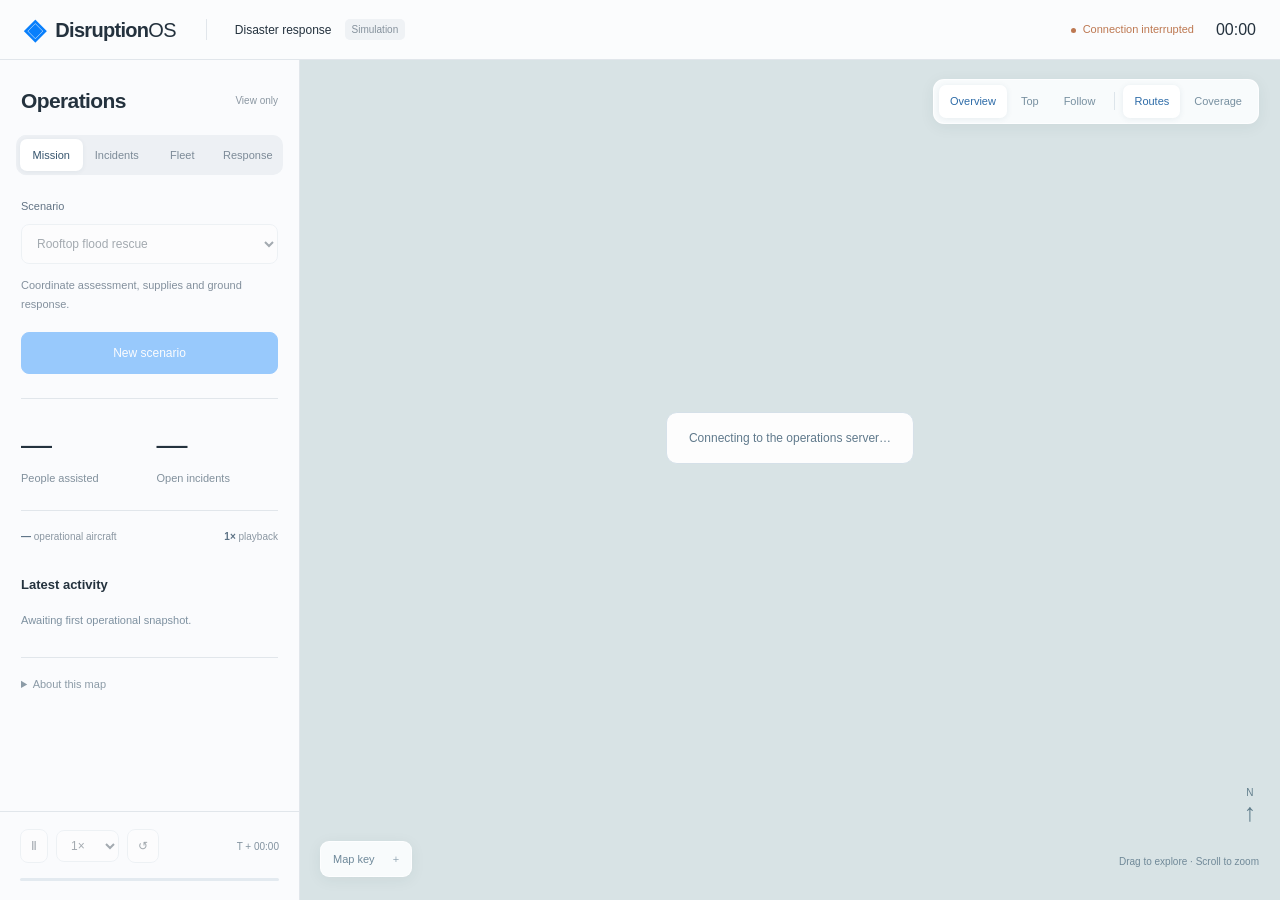
==== web/operations.html @ 71b80c67 "Add Pune flood operations simulator, WebSocket server, DisruptionOps contract, share script Operatio" ====
<!doctype html>
<html lang="en"><head><meta charset="utf-8"><meta name="viewport" content="width=device-width,initial-scale=1"><link rel="icon" href="data:,"><title>DisruptionOS · Disaster Operations</title><link rel="stylesheet" href="/web/operations.css"><script type="importmap">{"imports":{"three":"/web/vendor/three.module.js","three/addons/":"/web/vendor/"}}</script></head><body>
<header><div class="brand"><span class="brand-symbol">◈</span>Disruption<span class="brand-light">OS</span></div><div class="mission-title"><strong id="mission-title">Disaster response</strong><span class="sim-label">Simulation</span></div><div class="header-status"><span id="connection" class="status offline">Connecting</span><time id="mission-time">00:00</time></div></header>
<main><aside class="sidebar"><div class="sidebar-heading"><h1>Operations</h1><span id="operator-role">View only</span></div><nav class="sidebar-tabs" aria-label="Operations sections" role="tablist"><button id="tab-mission" data-tab="mission" role="tab" aria-controls="panel-mission" aria-selected="true" class="active">Mission</button><button id="tab-incidents" data-tab="incidents" role="tab" aria-controls="panel-incidents" aria-selected="false">Incidents</button><button id="tab-fleet" data-tab="fleet" role="tab" aria-controls="panel-fleet" aria-selected="false">Fleet</button><button id="tab-response" data-tab="response" role="tab" aria-controls="panel-response" aria-selected="false">Response</button></nav>
<div class="sidebar-content"><section id="panel-mission" class="tab-panel" role="tabpanel" aria-labelledby="tab-mission"><label class="field-label" for="scenario-select">Scenario</label><select id="scenario-select" data-control><option value="rooftop_flood">Rooftop flood rescue</option><option value="medical_supply">Critical medical supply</option><option value="blocked_bridge">Bridge evacuation</option></select><p id="scenario-description" class="muted">Coordinate assessment, supplies and ground response.</p><button id="randomize" class="primary" data-control>New scenario</button><div class="metrics"><div><strong id="metric-people">—</strong><span>People assisted</span></div><div><strong id="metric-incidents">—</strong><span>Open incidents</span></div></div><div class="mission-metrics"><span><b id="header-active">—</b> operational aircraft</span><span><b id="header-speed">1×</b> playback</span></div><div class="section-title"><h2>Latest activity</h2></div><div id="event-log">Awaiting first operational snapshot.</div><details class="map-info"><summary>About this map</summary><p>18.6526632° N · 73.7624378° E</p><p id="map-source">Waiting for district geometry</p><p>Geographic reference near Pune. Simulated flood conditions and response facilities.</p></details></section>
<section id="panel-incidents" class="tab-panel" role="tabpanel" aria-labelledby="tab-incidents" hidden><div class="section-title"><h2>Incident queue</h2><span id="incident-count" class="counter">0</span></div><div id="incident-list"><p class="muted">Waiting for exercise telemetry.</p></div></section>
<section id="panel-fleet" class="tab-panel" role="tabpanel" aria-labelledby="tab-fleet" hidden><div class="section-title"><h2>Drone fleet</h2><span id="fleet-count" class="counter">—</span></div><div class="fleet-summary"><span><b id="fleet-active">—</b> operational</span><span id="fleet-energy">— avg. charge</span></div><div id="fleet-list" class="fleet-list"></div><details class="exercise-tools"><summary>Simulate an issue</summary><label class="field-label" for="fault-drone">Aircraft</label><select id="fault-drone" data-control></select><div class="fault-buttons"><button data-fault="battery" data-control>Low battery</button><button data-fault="link" data-control>Link loss</button><button data-fault="crash" data-control>Crash</button></div></details></section>
<section id="panel-response" class="tab-panel" role="tabpanel" aria-labelledby="tab-response" hidden><div class="section-title"><h2>Ground response</h2><span id="resource-count" class="counter">—</span></div><div id="resource-list"></div></section></div>
<div class="sidebar-playback"><div class="playback-buttons"><button id="pause" data-control aria-label="Pause exercise">Ⅱ</button><select id="speed" data-control aria-label="Playback speed"><option value="1">1×</option><option value="2">2×</option><option value="5">5×</option><option value="10">10×</option></select><button id="reset" data-control title="Reset exercise">↺</button><span id="timeline-time">T + 00:00</span></div><div class="timeline-track" title="Resolved incidents"><i id="timeline-progress"></i></div></div></aside>
<section class="viewport" aria-label="Interactive 3D operations map"><div id="scene"></div><div class="map-tools"><div class="camera-tools"><button id="camera-overview" class="active" title="Overview">Overview</button><button id="camera-top" title="Top view">Top</button><button id="camera-follow" title="Follow selected drone">Follow</button></div><span class="tool-divider"></span><button id="toggle-routes" class="active" aria-pressed="true" title="Assigned flight paths and the selected aircraft's planned route">Routes</button><button id="toggle-coverage" title="Observed coverage cells are green; unobserved cells are gray" aria-pressed="false">Coverage</button></div><div id="scene-notice" class="scene-notice">Connecting to the operations server…</div><div id="selection" class="selection hidden"></div><details class="map-key"><summary>Map key</summary><div class="map-legend"><span><i style="background:#182c3b"></i>Assigned flight path</span><span><i style="background:#b78958"></i>Ground response route</span><span><i style="background:#e99377"></i>Incident</span><span><i style="background:#6aa9d0"></i>Flood zone</span><span><i style="background:#458fe5"></i>First aid drone</span><span><i style="background:#299e93"></i>Food drone</span><span><i style="background:#9976d7"></i>Medical drone</span></div></details><div class="map-scale"><span>Drag to explore · Scroll to zoom</span></div><div class="compass">N<span>↑</span></div></section></main><div id="toast" role="status"></div><script type="module" src="/web/operations.js"></script></body></html>
---- web/operations.css ----
:root{color-scheme:light;--text:#24323e;--muted:#788593;--line:#e1e6eb;--blue:#087ffc}*{box-sizing:border-box}html,body{margin:0;height:100%;overflow:hidden}body{background:#f7f8fa;color:var(--text);font:12px/1.5 -apple-system,BlinkMacSystemFont,'SF Pro Display','Segoe UI',sans-serif;-webkit-font-smoothing:antialiased}button,select{font:inherit;color:inherit;background:#fff;border:1px solid #dce3e9;border-radius:8px;padding:9px 11px;cursor:pointer}button:hover,select:hover{border-color:#a8c8e7;background:#f4f8fc}button:disabled,select:disabled{opacity:.4;cursor:not-allowed}button:focus-visible,select:focus-visible,summary:focus-visible{outline:2px solid #58a7f5;outline-offset:3px}header{height:60px;display:flex;align-items:center;gap:30px;padding:0 24px;border-bottom:1px solid var(--line);background:#fbfcfd}.brand{display:flex;align-items:center;font-size:20px;font-weight:600;letter-spacing:-.7px}.brand-light{font-weight:350}.brand-symbol{font-size:28px;color:var(--blue);margin-right:10px}.mission-title{display:flex;align-items:center;gap:13px;border-left:1px solid var(--line);padding-left:28px}.mission-title strong{font-size:12px;font-weight:500}.sim-label{font-size:10px;color:#85919c;background:#eff2f5;border-radius:5px;padding:3px 7px}.header-status{margin-left:auto;display:flex;align-items:center;gap:22px}.status{font-size:11px;color:#40946f}.status:before{content:'';display:inline-block;width:5px;height:5px;border-radius:50%;background:currentColor;margin-right:7px}.status.offline{color:#bd7851}time{font-size:16px;font-variant-numeric:tabular-nums;font-weight:500}main{height:calc(100% - 60px);display:grid;grid-template-columns:300px minmax(0,1fr)}.sidebar{display:flex;flex-direction:column;min-height:0;border-right:1px solid var(--line);background:#fafbfd}.sidebar-heading{display:flex;justify-content:space-between;align-items:center;padding:25px 21px 18px}.sidebar-heading h1{margin:0;font-size:21px;font-weight:600;letter-spacing:-.6px}#operator-role{font-size:10px;color:#8b97a2}.sidebar-tabs{display:flex;gap:3px;margin:0 16px;padding:4px;background:#edf0f4;border-radius:10px}.sidebar-tabs button{flex:1;border:0;background:transparent;font-size:11px;color:#7c8a97;border-radius:7px;padding:8px 5px}.sidebar-tabs button.active{color:#37556e;background:white;box-shadow:0 1px 5px #223a5010}.sidebar-content{flex:1;min-height:0;overflow-y:auto;padding:23px 21px;scrollbar-width:thin;scrollbar-color:#c5d2dd transparent}[hidden],.hidden{display:none!important}.field-label{font-size:11px;font-weight:500;color:#637485;display:block;margin:0 0 9px}select{width:100%;font-size:12px;padding:11px}.muted{font-size:11px;line-height:1.75;color:#83909d;margin:12px 0 18px}.primary{background:#087ffc;color:white;border-color:#087ffc;width:100%;font-weight:500;padding:11px}.primary:hover{background:#0775e9;color:white}.metrics{display:grid;grid-template-columns:1fr 1fr;padding:23px 0;border-top:1px solid var(--line);border-bottom:1px solid var(--line);margin:24px 0 18px;gap:14px}.metrics strong{display:block;font-size:31px;font-weight:500;letter-spacing:-1px}.metrics span{font-size:11px;color:#81909c}.mission-metrics{display:flex;justify-content:space-between;gap:14px;color:#8b97a2;font-size:10px}.mission-metrics b{font-weight:600;color:#5c7285}.section-title{display:flex;align-items:center;justify-content:space-between;margin:0 0 17px}.section-title h2{font-size:13px;font-weight:600;margin:0}#panel-mission .section-title{margin-top:31px}.counter{background:#ecf0f4;border-radius:6px;padding:3px 7px;font-size:10px;color:#8192a0}.incident-card{display:block;width:100%;text-align:left;border:1px solid #e2e7ec;border-left:3px solid #e89478;border-radius:9px;padding:13px;margin-bottom:11px;background:white}.incident-card.selected{border-color:#74b0ed;background:#f1f7ff}.incident-card strong{font-size:12px;font-weight:550;line-height:1.55;display:block}.card-top,.card-bottom{display:flex;justify-content:space-between;gap:9px}.card-top{margin-bottom:9px}.badge{font-size:10px;background:#fff1e9;color:#c17c60;padding:1px 6px;border-radius:4px}.incident-card small{color:#9aa6b0;font-size:10px}.card-bottom{font-size:10px;color:#7e909f;margin-top:10px}.fleet-summary{display:flex;justify-content:space-between;font-size:11px;color:#7b8d9b;margin-bottom:15px}.fleet-summary b{font-weight:500}.fleet-list{display:grid;grid-template-columns:1fr 1fr;gap:8px;max-height:calc(100vh - 400px);min-height:130px;overflow-y:auto;padding-right:4px;scrollbar-width:thin;scrollbar-color:#cad5df transparent}.drone-card{text-align:left;padding:9px;border-radius:8px;min-width:0;background:white}.drone-card.selected{border-color:#76b1ef;background:#f0f7ff}.drone-top{display:flex;justify-content:space-between;font-size:11px;color:#557087;gap:3px}.drone-top span:last-child{color:#7f9797;font-size:10px}.capability-dot{width:5px;height:5px;border-radius:50%;display:inline-block;margin-right:4px}.drone-state{font-size:10px;color:#8a9ba9;margin:5px 0;overflow:hidden;text-overflow:ellipsis;white-space:nowrap}.battery-bar{height:2px;border-radius:2px;background:#edf1f5}.battery-bar i{display:block;height:100%;background:#7fb3ad}.exercise-tools{margin-top:24px;font-size:11px;color:#7d8d9a}.exercise-tools .field-label{margin-top:14px}.fault-buttons{display:flex;gap:5px;margin-top:8px}.fault-buttons button{flex:1;font-size:10px;padding:8px 3px}summary{cursor:pointer}.resource-card{display:flex;align-items:center;gap:10px;padding:16px 0;border-bottom:1px solid var(--line)}.resource-icon{font-size:18px;background:#edf2f6;border-radius:7px;padding:3px 6px;color:#8a9dac}.resource-card>div{flex:1;min-width:0}.resource-name{display:block;padding:0!important;background:transparent!important;border:0;font-size:11px;text-align:left;color:#516b80}.resource-name:hover{color:#087ffc}.resource-card small{display:block;font-size:10px;color:#8b9ca9;margin-top:5px}.resource-card>button{font-size:10px;padding:6px;background:#eff5fb;border:0;color:#5585b0}.resource-card>button:disabled{opacity:.3}.sidebar-playback{padding:17px 20px 19px;border-top:1px solid var(--line);background:#fafbfd}.playback-buttons{display:flex;align-items:center;gap:8px}.playback-buttons button,.playback-buttons select{padding:7px 10px;width:auto}.playback-buttons span{margin-left:auto;color:#8393a0;font-size:10px;font-variant-numeric:tabular-nums}.timeline-track{height:3px;background:#e3eaf0;border-radius:2px;margin-top:15px}.timeline-track i{display:block;height:100%;background:#7cacd5;width:0;max-width:100%}#event-log{font-size:11px;line-height:1.7;color:#7e91a0;max-height:215px;overflow-y:auto}#event-log div{margin-bottom:10px}#event-log time{font-size:10px;color:#6697bb;margin-right:8px}.map-info{margin-top:27px;padding-top:18px;border-top:1px solid var(--line);color:#8c9ba7;font-size:11px}.map-info p{font-size:10px;line-height:1.7;margin-bottom:0}.viewport{position:relative;min-width:0;overflow:hidden;background:#d8e3e5}#scene{position:absolute;inset:0}canvas{display:block;width:100%;height:100%}.map-tools{position:absolute;top:19px;right:21px;display:flex;align-items:center;gap:3px;border:1px solid #ffffffbd;background:#fbfdfee8;backdrop-filter:blur(16px);border-radius:11px;box-shadow:0 3px 15px #183b4510;padding:5px}.camera-tools{display:flex;gap:3px}.map-tools button{border:0;background:transparent;border-radius:7px;font-size:11px;color:#7890a0;padding:8px 11px}.map-tools button.active{background:white;color:#2e6ca8;box-shadow:0 1px 6px #244e6315}.tool-divider{height:18px;width:1px;background:#dde5eb;margin:0 5px}.scene-notice{position:absolute;left:50%;top:45%;transform:translate(-50%,-50%);padding:16px 22px;background:#ffffffed;color:#60798b;border:1px solid #d5e0e8;border-radius:11px;min-width:235px;text-align:center;font-size:12px}.scene-notice.stale{top:95px;font-size:11px;color:#b27850;padding:9px 15px}.map-key{position:absolute;left:20px;bottom:23px;border:1px solid #ffffffad;background:#fbfdfee8;backdrop-filter:blur(16px);border-radius:9px;box-shadow:0 3px 15px #183b4510;padding:9px 12px;color:#6f899a;font-size:11px}.map-key summary{list-style:none}.map-key summary:after{content:' +';margin-left:15px;color:#97a9b7}.map-key[open] summary:after{content:' −'}.map-legend{display:grid;gap:8px;padding:14px 0 3px;font-size:10px}.map-legend i{display:inline-block;width:7px;height:7px;border-radius:2px;margin-right:7px}.map-scale{position:absolute;right:21px;bottom:31px;color:#708998;font-size:10px}.compass{position:absolute;right:24px;bottom:75px;color:#607d8b;text-align:center;font-size:10px}.compass span{display:block;font-size:25px;line-height:1}.selection{position:absolute;left:20px;top:20px;width:330px;max-width:calc(100% - 40px);max-height:calc(100% - 100px);overflow-y:auto;scrollbar-width:thin;scrollbar-color:#c4d3df transparent;background:#fffffff3;backdrop-filter:blur(20px);border:1px solid #dce6ed;border-radius:13px;padding:18px;box-shadow:0 5px 28px #1b3e5714}.detail-heading{display:flex;align-items:flex-start;justify-content:space-between;gap:12px;margin-bottom:10px}.detail-heading h3{font-size:14px;line-height:1.4;margin:0;font-weight:600}.detail-heading #close-selection{padding:0 5px;font-size:21px;background:transparent;border:0;color:#8395a3;line-height:1}.detail-row{display:grid;grid-template-columns:108px 1fr;gap:13px;font-size:11px;line-height:1.5;padding:5px 0}.detail-row>span{color:#7e8d99}.detail-row>strong{font-weight:500;color:#425b6e;overflow-wrap:anywhere}.detail-divider{border-top:1px solid #e5ebef;margin:9px 0}.selection p{font-size:11px;color:#748996;line-height:1.6}.selection .detail-status{color:#69849a;padding-bottom:8px;border-bottom:1px solid #e5ebef}.selection .detail-warning{background:#fff1e8;color:#a96d42;border:1px solid #f4dac9;border-radius:7px;padding:10px}.handoff-button{width:100%;background:#e8f3ff;color:#2078c7;padding:10px;font-weight:500;font-size:11px;border:0;margin-top:8px}#toast{position:fixed;bottom:30px;left:50%;transform:translateX(-50%);background:#fff;border:1px solid #dbe6ed;border-radius:10px;padding:11px 20px;color:#5b768a;box-shadow:0 5px 24px #183c5619;opacity:0;pointer-events:none;transition:opacity .2s;z-index:30}#osm-attribution{color:#748a97!important;font-size:9px!important}
@media(min-width:1800px){main{grid-template-columns:320px minmax(0,1fr)}.sidebar-content{padding:25px}}
@media(max-width:1100px){main{grid-template-columns:270px minmax(0,1fr)}.sidebar-content{padding:20px 17px}.sidebar-heading{padding:22px 18px 16px}.mission-title{gap:10px;padding-left:20px}.selection{top:77px}.map-tools{right:15px}.map-tools button{padding:7px 9px}.fleet-list{gap:6px}.drone-card{padding:8px}}
@media(max-width:700px){header{padding:0 14px;gap:15px;height:54px}.brand{font-size:18px}.brand-symbol{font-size:25px}.mission-title{display:none}.header-status{gap:12px}.status{font-size:10px}time{font-size:14px}main{height:calc(100% - 54px);grid-template-columns:230px minmax(0,1fr)}.sidebar-heading{padding:19px 15px 14px}.sidebar-heading h1{font-size:19px}.sidebar-tabs{margin:0 10px;gap:1px}.sidebar-tabs button{font-size:10px;padding:7px 2px}.sidebar-content{padding:18px 14px}.sidebar-playback{padding:14px}.playback-buttons{gap:5px}.playback-buttons button,.playback-buttons select{padding:6px 8px}.playback-buttons span{font-size:9px}.map-tools{right:10px;left:10px;flex-wrap:wrap;justify-content:center;gap:2px}.map-tools button{font-size:10px;padding:6px 8px}.tool-divider{display:none}.selection{left:10px;top:100px;max-width:calc(100% - 20px);padding:13px}.detail-row{grid-template-columns:1fr;gap:0}.detail-row>span{font-size:10px}.map-scale{display:none}.map-key{left:10px;font-size:10px;bottom:24px}.compass{right:13px;bottom:80px}.metrics strong{font-size:28px}.metrics span{font-size:10px}.mission-metrics{font-size:9px;gap:7px}.drone-top{font-size:10px}.drone-top span:last-child{font-size:9px}.fleet-list{grid-template-columns:1fr;max-height:calc(100vh - 380px)}.scene-notice{min-width:140px;font-size:10px;padding:12px}.fault-buttons{flex-wrap:wrap}.fault-buttons button{font-size:9px}.resource-card{gap:6px;flex-wrap:wrap}}
@media(max-width:480px){main{grid-template-columns:190px minmax(0,1fr)}.brand{font-size:16px}.brand-symbol{margin-right:5px}.header-status time{display:none}.sidebar-content{padding:16px 11px}.sidebar-heading{padding:17px 11px 13px}.sidebar-heading h1{font-size:17px}#operator-role{font-size:9px}.sidebar-tabs{margin:0 7px}.sidebar-tabs button{font-size:9px}.sidebar-playback{padding:12px 9px}.playback-buttons span{font-size:8px}.sidebar-tabs{padding:3px}.map-tools button{padding:5px 6px;font-size:9px}.metrics{gap:5px}.metrics span{font-size:9px}.incident-card{padding:10px}.incident-card strong{font-size:11px}.card-bottom{font-size:9px}.mission-metrics{flex-direction:column;gap:5px}.map-key{padding:7px 9px}.detail-heading h3{font-size:12px}.detail-row{font-size:10px}}
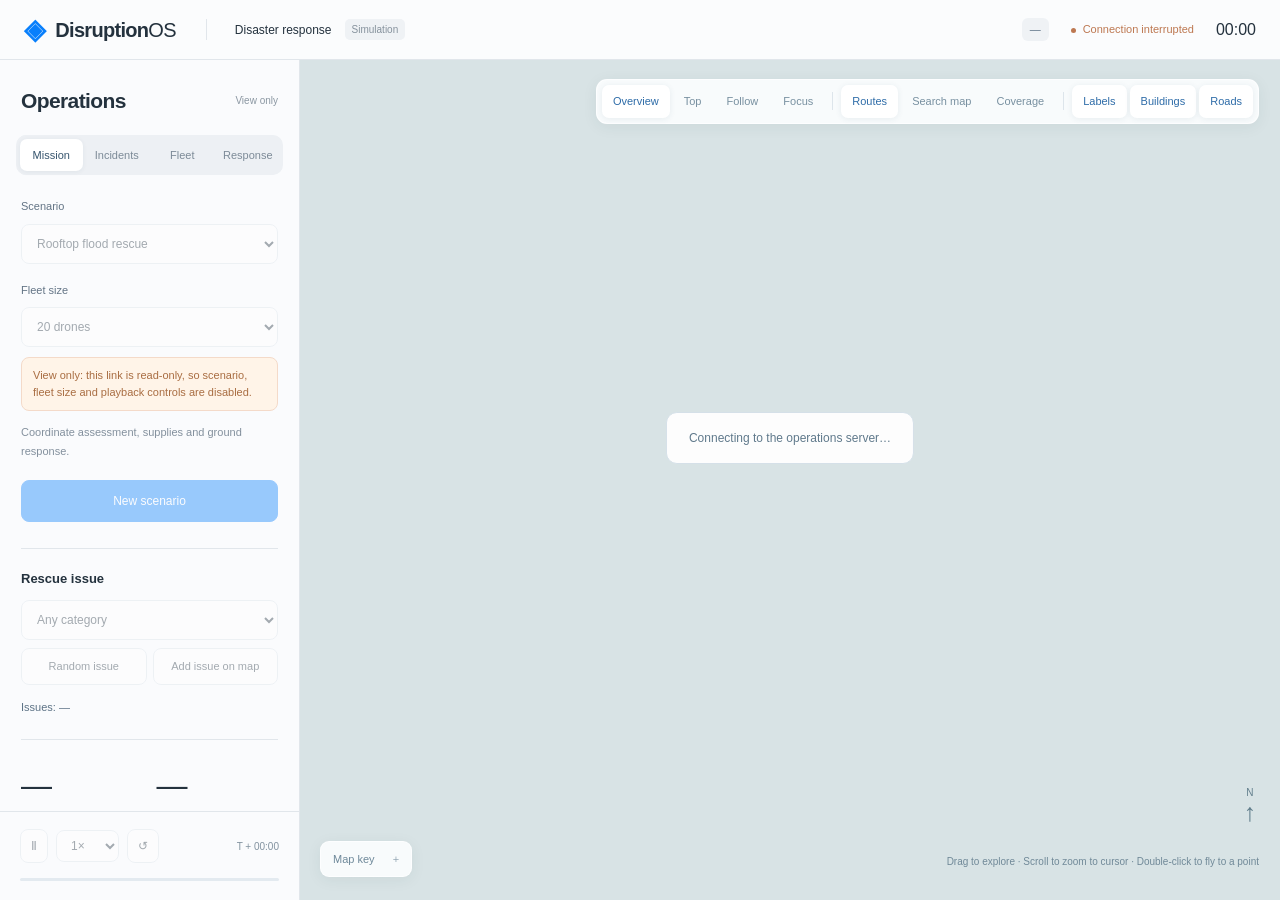
==== commit 41752385: "Dock-launched fire scenario, agency request flow, real PCMC units, viewer overhaul, docs Engine: doc" ====
--- a/web/operations.html
+++ b/web/operations.html
@@ -1,10 +1,10 @@
 <!doctype html>
 <html lang="en"><head><meta charset="utf-8"><meta name="viewport" content="width=device-width,initial-scale=1"><link rel="icon" href="data:,"><title>DisruptionOS · Disaster Operations</title><link rel="stylesheet" href="/web/operations.css"><script type="importmap">{"imports":{"three":"/web/vendor/three.module.js","three/addons/":"/web/vendor/"}}</script></head><body>
-<header><div class="brand"><span class="brand-symbol">◈</span>Disruption<span class="brand-light">OS</span></div><div class="mission-title"><strong id="mission-title">Disaster response</strong><span class="sim-label">Simulation</span></div><div class="header-status"><span id="connection" class="status offline">Connecting</span><time id="mission-time">00:00</time></div></header>
+<header><div class="brand"><span class="brand-symbol">◈</span>Disruption<span class="brand-light">OS</span></div><div class="mission-title"><strong id="mission-title">Disaster response</strong><span class="sim-label">Simulation</span></div><div class="header-status"><span id="header-issues" class="issue-chip" title="Issues">—</span><span id="connection" class="status offline">Connecting</span><time id="mission-time">00:00</time></div></header>
 <main><aside class="sidebar"><div class="sidebar-heading"><h1>Operations</h1><span id="operator-role">View only</span></div><nav class="sidebar-tabs" aria-label="Operations sections" role="tablist"><button id="tab-mission" data-tab="mission" role="tab" aria-controls="panel-mission" aria-selected="true" class="active">Mission</button><button id="tab-incidents" data-tab="incidents" role="tab" aria-controls="panel-incidents" aria-selected="false">Incidents</button><button id="tab-fleet" data-tab="fleet" role="tab" aria-controls="panel-fleet" aria-selected="false">Fleet</button><button id="tab-response" data-tab="response" role="tab" aria-controls="panel-response" aria-selected="false">Response</button></nav>
-<div class="sidebar-content"><section id="panel-mission" class="tab-panel" role="tabpanel" aria-labelledby="tab-mission"><label class="field-label" for="scenario-select">Scenario</label><select id="scenario-select" data-control><option value="rooftop_flood">Rooftop flood rescue</option><option value="medical_supply">Critical medical supply</option><option value="blocked_bridge">Bridge evacuation</option></select><p id="scenario-description" class="muted">Coordinate assessment, supplies and ground response.</p><button id="randomize" class="primary" data-control>New scenario</button><div class="metrics"><div><strong id="metric-people">—</strong><span>People assisted</span></div><div><strong id="metric-incidents">—</strong><span>Open incidents</span></div></div><div class="mission-metrics"><span><b id="header-active">—</b> operational aircraft</span><span><b id="header-speed">1×</b> playback</span></div><div class="section-title"><h2>Latest activity</h2></div><div id="event-log">Awaiting first operational snapshot.</div><details class="map-info"><summary>About this map</summary><p>18.6526632° N · 73.7624378° E</p><p id="map-source">Waiting for district geometry</p><p>Geographic reference near Pune. Simulated flood conditions and response facilities.</p></details></section>
-<section id="panel-incidents" class="tab-panel" role="tabpanel" aria-labelledby="tab-incidents" hidden><div class="section-title"><h2>Incident queue</h2><span id="incident-count" class="counter">0</span></div><div id="incident-list"><p class="muted">Waiting for exercise telemetry.</p></div></section>
+<div class="sidebar-content"><section id="panel-mission" class="tab-panel" role="tabpanel" aria-labelledby="tab-mission"><label class="field-label" for="scenario-select">Scenario</label><select id="scenario-select" data-control><option value="rooftop_flood">Rooftop flood rescue</option><option value="medical_supply">Critical medical supply</option><option value="blocked_bridge">Bridge evacuation</option><option value="dock_fire">Dock fire response</option></select><label class="field-label" for="fleet-select">Fleet size</label><select id="fleet-select" data-control aria-describedby="view-only-note"><option value="5">5 drones</option><option value="10">10 drones</option><option value="20" selected>20 drones</option><option value="25">25 drones</option><option value="40">40 drones</option><option value="50">50 drones</option></select><p id="view-only-note" class="view-only-note" hidden>View only: this link is read-only, so scenario, fleet size and playback controls are disabled.</p><p id="dock-summary" class="dock-summary" hidden></p><p id="scenario-description" class="muted">Coordinate assessment, supplies and ground response.</p><button id="randomize" class="primary" data-control>New scenario</button><div class="issue-box"><div class="section-title"><h2>Rescue issue</h2></div><select id="issue-category" data-control aria-label="Issue category"><option value="">Any category</option><option value="medical">Medical</option><option value="flood">Flood rooftop</option><option value="fire">Fire</option><option value="trapped">Trapped residents</option><option value="blocked_route">Blocked route</option></select><div class="issue-buttons"><button id="random-issue" data-control>Random issue</button><button id="add-issue" data-control aria-pressed="false">Add issue on map</button></div><p id="issue-hint" class="muted" hidden>Click a point on the map (terrain or a roof) to place the issue. Esc cancels.</p></div><p id="issue-summary" class="issue-summary">Issues: —</p><div class="metrics"><div><strong id="metric-people">—</strong><span>People assisted</span></div><div><strong id="metric-incidents">—</strong><span>Open incidents</span></div></div><div class="mission-metrics"><span><b id="header-active">—</b> operational aircraft</span><span><b id="header-speed">1×</b> playback</span></div><div class="section-title"><h2>Latest activity</h2></div><div id="event-log">Awaiting first operational snapshot.</div><div id="agency-card" class="agency-card" hidden><div class="section-title"><h2>Agency scorecard</h2></div><div id="agency-grid" class="agency-grid"></div></div><details class="map-info"><summary>About this map</summary><p>18.6526632° N · 73.7624378° E</p><p id="map-source">Waiting for district geometry</p><p>Geographic reference near Pune. Simulated flood conditions and response facilities.</p></details></section>
+<section id="panel-incidents" class="tab-panel" role="tabpanel" aria-labelledby="tab-incidents" hidden><div class="section-title"><h2>Incident queue</h2><span id="incident-count" class="counter">0</span></div><p id="issues-line" class="issue-summary">Issues: —</p><div id="incident-list"><p class="muted">Waiting for exercise telemetry.</p></div></section>
 <section id="panel-fleet" class="tab-panel" role="tabpanel" aria-labelledby="tab-fleet" hidden><div class="section-title"><h2>Drone fleet</h2><span id="fleet-count" class="counter">—</span></div><div class="fleet-summary"><span><b id="fleet-active">—</b> operational</span><span id="fleet-energy">— avg. charge</span></div><div id="fleet-list" class="fleet-list"></div><details class="exercise-tools"><summary>Simulate an issue</summary><label class="field-label" for="fault-drone">Aircraft</label><select id="fault-drone" data-control></select><div class="fault-buttons"><button data-fault="battery" data-control>Low battery</button><button data-fault="link" data-control>Link loss</button><button data-fault="crash" data-control>Crash</button></div></details></section>
 <section id="panel-response" class="tab-panel" role="tabpanel" aria-labelledby="tab-response" hidden><div class="section-title"><h2>Ground response</h2><span id="resource-count" class="counter">—</span></div><div id="resource-list"></div></section></div>
 <div class="sidebar-playback"><div class="playback-buttons"><button id="pause" data-control aria-label="Pause exercise">Ⅱ</button><select id="speed" data-control aria-label="Playback speed"><option value="1">1×</option><option value="2">2×</option><option value="5">5×</option><option value="10">10×</option></select><button id="reset" data-control title="Reset exercise">↺</button><span id="timeline-time">T + 00:00</span></div><div class="timeline-track" title="Resolved incidents"><i id="timeline-progress"></i></div></div></aside>
-<section class="viewport" aria-label="Interactive 3D operations map"><div id="scene"></div><div class="map-tools"><div class="camera-tools"><button id="camera-overview" class="active" title="Overview">Overview</button><button id="camera-top" title="Top view">Top</button><button id="camera-follow" title="Follow selected drone">Follow</button></div><span class="tool-divider"></span><button id="toggle-routes" class="active" aria-pressed="true" title="Assigned flight paths and the selected aircraft's planned route">Routes</button><button id="toggle-coverage" title="Observed coverage cells are green; unobserved cells are gray" aria-pressed="false">Coverage</button></div><div id="scene-notice" class="scene-notice">Connecting to the operations server…</div><div id="selection" class="selection hidden"></div><details class="map-key"><summary>Map key</summary><div class="map-legend"><span><i style="background:#182c3b"></i>Assigned flight path</span><span><i style="background:#b78958"></i>Ground response route</span><span><i style="background:#e99377"></i>Incident</span><span><i style="background:#6aa9d0"></i>Flood zone</span><span><i style="background:#458fe5"></i>First aid drone</span><span><i style="background:#299e93"></i>Food drone</span><span><i style="background:#9976d7"></i>Medical drone</span></div></details><div class="map-scale"><span>Drag to explore · Scroll to zoom</span></div><div class="compass">N<span>↑</span></div></section></main><div id="toast" role="status"></div><script type="module" src="/web/operations.js"></script></body></html>+<section class="viewport" aria-label="Interactive 3D operations map"><div id="scene"></div><div class="map-tools"><div class="camera-tools"><button id="camera-overview" class="active" title="Overview">Overview</button><button id="camera-top" title="Top view">Top</button><button id="camera-follow" title="Follow selected drone">Follow</button><button id="camera-focus" title="Fly to the selected drone, incident, responder or dock">Focus</button></div><span class="tool-divider"></span><button id="toggle-routes" class="active" aria-pressed="true" title="Assigned flight paths and the selected aircraft's planned route">Routes</button><button id="toggle-search" aria-pressed="false" title="Search probability: darker cells are likelier to hold people; faded cells are cleared">Search map</button><button id="toggle-coverage" title="Observed coverage cells are green; unobserved cells are gray" aria-pressed="false">Coverage</button><span class="tool-divider"></span><button id="toggle-labels" class="active" aria-pressed="true">Labels</button><button id="toggle-buildings" class="active" aria-pressed="true">Buildings</button><button id="toggle-roads" class="active" aria-pressed="true">Roads</button></div><div id="scene-notice" class="scene-notice">Connecting to the operations server…</div><div id="selection" class="selection hidden"></div><div id="issue-popover" class="issue-popover" hidden><strong>New issue here</strong><label>Category<select id="issue-pop-category"><option value="medical">Medical</option><option value="flood">Flood rooftop</option><option value="fire">Fire</option><option value="trapped">Trapped residents</option><option value="blocked_route">Blocked route</option></select></label><label>People<input id="issue-pop-people" type="number" min="1" max="500" value="1"></label><label>Priority<select id="issue-pop-severity"><option value="1">1</option><option value="2">2</option><option value="3" selected>3</option><option value="4">4</option><option value="5">5</option></select></label><div class="issue-buttons"><button id="issue-pop-place" class="primary">Place issue</button><button id="issue-pop-cancel">Cancel</button></div></div><details class="map-key"><summary>Map key</summary><div class="map-legend"><span><i style="background:#000000"></i>Planned flight path (selected: thick, numbered stops)</span><span><i style="background:linear-gradient(90deg,#d8e3e5,#222)"></i>Flown trail of selected drone</span><span><i class="round" style="background:#1fa59a"></i>Scanning footprint</span><span><i class="round" style="background:#e9a21c"></i>Assessing footprint</span><span><i class="round" style="background:#2d7ff0"></i>Delivering footprint</span><span><i class="round" style="background:#e5533d"></i>Signal cloud (SOS, briefing, dispatch&hellip;)</span><span><i style="background:#2d7ff0"></i>Drone dock</span><span><i style="background:#d63b32"></i>Fire engine</span><span><i style="background:#000000"></i>Ground response route</span><span><i class="round" style="background:#e5483a"></i>Person waiting for help</span><span><i class="round" style="background:#e9a21c"></i>Assessed / supplied</span><span><i class="round" style="background:#2e9e6b"></i>Evacuated</span><span><i style="background:#5b2bb8"></i>Search probability, zone and target</span><span><i style="background:#e99377"></i>Incident</span><span><i style="background:#ff7a1f"></i>Fire</span><span><i style="background:#6aa9d0"></i>Flood zone</span><span><i style="background:#458fe5"></i>First aid drone</span><span><i style="background:#299e93"></i>Food drone</span><span><i style="background:#9976d7"></i>Medical drone</span></div></details><div class="map-scale"><span>Drag to explore · Scroll to zoom to cursor · Double-click to fly to a point</span></div><div class="compass">N<span>↑</span></div></section></main><div id="toast" role="status"></div><script type="module" src="/web/operations.js"></script></body></html>
--- a/web/operations.css
+++ b/web/operations.css
@@ -4,3 +4,10 @@
 @media(max-width:1100px){main{grid-template-columns:270px minmax(0,1fr)}.sidebar-content{padding:20px 17px}.sidebar-heading{padding:22px 18px 16px}.mission-title{gap:10px;padding-left:20px}.selection{top:77px}.map-tools{right:15px}.map-tools button{padding:7px 9px}.fleet-list{gap:6px}.drone-card{padding:8px}}
 @media(max-width:700px){header{padding:0 14px;gap:15px;height:54px}.brand{font-size:18px}.brand-symbol{font-size:25px}.mission-title{display:none}.header-status{gap:12px}.status{font-size:10px}time{font-size:14px}main{height:calc(100% - 54px);grid-template-columns:230px minmax(0,1fr)}.sidebar-heading{padding:19px 15px 14px}.sidebar-heading h1{font-size:19px}.sidebar-tabs{margin:0 10px;gap:1px}.sidebar-tabs button{font-size:10px;padding:7px 2px}.sidebar-content{padding:18px 14px}.sidebar-playback{padding:14px}.playback-buttons{gap:5px}.playback-buttons button,.playback-buttons select{padding:6px 8px}.playback-buttons span{font-size:9px}.map-tools{right:10px;left:10px;flex-wrap:wrap;justify-content:center;gap:2px}.map-tools button{font-size:10px;padding:6px 8px}.tool-divider{display:none}.selection{left:10px;top:100px;max-width:calc(100% - 20px);padding:13px}.detail-row{grid-template-columns:1fr;gap:0}.detail-row>span{font-size:10px}.map-scale{display:none}.map-key{left:10px;font-size:10px;bottom:24px}.compass{right:13px;bottom:80px}.metrics strong{font-size:28px}.metrics span{font-size:10px}.mission-metrics{font-size:9px;gap:7px}.drone-top{font-size:10px}.drone-top span:last-child{font-size:9px}.fleet-list{grid-template-columns:1fr;max-height:calc(100vh - 380px)}.scene-notice{min-width:140px;font-size:10px;padding:12px}.fault-buttons{flex-wrap:wrap}.fault-buttons button{font-size:9px}.resource-card{gap:6px;flex-wrap:wrap}}
 @media(max-width:480px){main{grid-template-columns:190px minmax(0,1fr)}.brand{font-size:16px}.brand-symbol{margin-right:5px}.header-status time{display:none}.sidebar-content{padding:16px 11px}.sidebar-heading{padding:17px 11px 13px}.sidebar-heading h1{font-size:17px}#operator-role{font-size:9px}.sidebar-tabs{margin:0 7px}.sidebar-tabs button{font-size:9px}.sidebar-playback{padding:12px 9px}.playback-buttons span{font-size:8px}.sidebar-tabs{padding:3px}.map-tools button{padding:5px 6px;font-size:9px}.metrics{gap:5px}.metrics span{font-size:9px}.incident-card{padding:10px}.incident-card strong{font-size:11px}.card-bottom{font-size:9px}.mission-metrics{flex-direction:column;gap:5px}.map-key{padding:7px 9px}.detail-heading h3{font-size:12px}.detail-row{font-size:10px}}
+
+.view-only-note{margin:10px 0 0;padding:9px 11px;border-radius:8px;background:#fff4e8;border:1px solid #f4dac9;color:#a96d42;font-size:11px;line-height:1.55}.dock-summary{margin:12px 0 0;padding:8px 11px;border-radius:8px;background:#eef5fd;color:#2f6fae;font-size:11px;font-weight:500}#fleet-select{margin-bottom:0}#scenario-select{margin-bottom:18px}.activity-dot{display:inline-block;width:6px;height:6px;border-radius:50%;margin-right:6px;vertical-align:1px}.map-legend i.round{border-radius:50%}.detail-actions{display:flex;align-items:center;gap:4px}.detail-actions [data-focus]{font-size:10px;padding:4px 9px;border-radius:6px;color:#2f6fae;background:#eef5fd;border:0}.selection .doing-now{margin:0 0 8px;color:#587184}.dock-drones{display:flex;flex-wrap:wrap;gap:4px;margin-top:8px;max-height:150px;overflow-y:auto}.dock-drones button{font-size:10px;padding:4px 8px}.resource-icon.fire{background:#fbe3e0;color:#d63b32}.sidebar-tabs button:focus-visible{outline-offset:-2px}.incident-list,#incident-list,#resource-list{max-height:calc(100vh - 290px);overflow-y:auto;padding-right:4px;scrollbar-width:thin}.map-legend{max-height:60vh;overflow-y:auto}
+.map-tools{flex-wrap:wrap;justify-content:flex-end;max-width:calc(100% - 40px)}
+
+.issue-box{margin-top:26px;padding-top:6px;border-top:1px solid var(--line)}.issue-box .section-title{margin:14px 0 12px!important}.issue-buttons{display:flex;gap:6px;margin-top:8px}.issue-buttons button{flex:1;font-size:11px;padding:9px 6px}.issue-buttons .primary{width:auto}#add-issue.active{background:#fff1ee;border-color:#e7a79a;color:#c0392b}.issue-popover{position:absolute;z-index:5;width:236px;padding:14px;background:#fffffff5;border:1px solid #dce6ed;border-radius:12px;box-shadow:0 5px 28px #1b3e5726;display:grid;gap:9px;font-size:11px}.issue-popover[hidden]{display:none}.issue-popover label{display:grid;gap:4px;color:#637485}.issue-popover input{font:inherit;padding:8px;border:1px solid #dce3e9;border-radius:8px}.issue-popover select{padding:8px}
+
+.issue-chip{font-size:11px;color:#5c7285;background:#eff2f5;border-radius:6px;padding:3px 8px}.issue-summary{margin:14px 0 0;font-size:11px;color:#5c7285;font-weight:500}.incident-card.resolved{opacity:.55;border-left-color:#8cc5a7}.incident-card.resolved .badge{background:#e5f4ec;color:#2e9e6b}.agency-card{margin-top:26px;padding:14px;border:1px solid #e1e6eb;border-radius:12px;background:#fff}.agency-card .section-title{margin:0 0 12px!important}.agency-grid{display:grid;grid-template-columns:1fr 1fr;gap:12px 10px}.agency-grid strong{display:block;font-size:17px;font-weight:550;letter-spacing:-.4px;color:#2f4457}.agency-grid span{font-size:10px;color:#85919c}.unit-state{font-weight:550;color:#516b80}.unit-state.enroute{color:#c27a2e}.unit-state.on_scene,.unit-state.awaiting_handoff{color:#2e9e6b}.unit-state.evacuating{color:#2f80ed}
